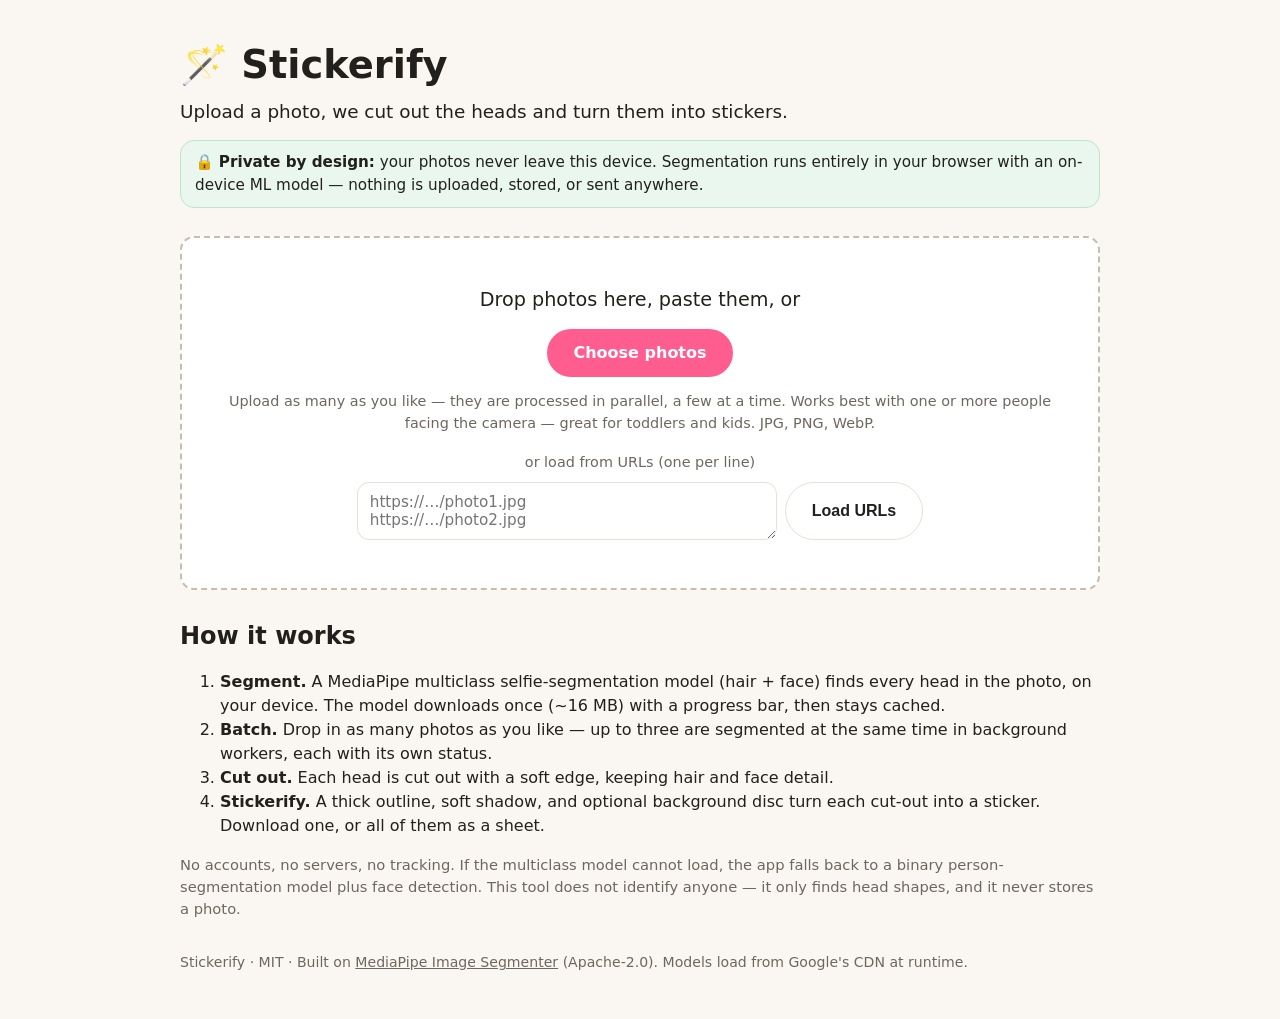
==== index.html @ e99f9a61 "Batch processing: model download progress + multi-photo worker pool" ====
<!DOCTYPE html>
<html lang="en">
<head>
<meta charset="utf-8">
<meta name="viewport" content="width=device-width, initial-scale=1">
<title>Stickerify — turn heads into stickers</title>
<link rel="stylesheet" href="styles.css">
</head>
<body>
<header>
  <h1>🪄 Stickerify</h1>
  <p class="tagline">Upload a photo, we cut out the heads and turn them into stickers.</p>
  <p class="privacy">🔒 <strong>Private by design:</strong> your photos never leave this device.
  Segmentation runs entirely in your browser with an on-device ML model — nothing is
  uploaded, stored, or sent anywhere.</p>
</header>

<main>
  <section id="drop-zone" tabindex="0" aria-label="Upload photos">
    <p class="big">Drop photos here, paste them, or</p>
    <label class="upload-btn" for="file-input">Choose photos</label>
    <input id="file-input" type="file" accept="image/*" multiple hidden>
    <p class="hint">Upload as many as you like — they are processed in parallel, a few at
    a time. Works best with one or more people facing the camera — great for
    toddlers and kids. JPG, PNG, WebP.</p>
    <p class="or">or load from URLs (one per line)</p>
    <div class="url-row">
      <textarea id="url-input" rows="2" placeholder="https://…/photo1.jpg&#10;https://…/photo2.jpg" aria-label="Image URLs, one per line"></textarea>
      <button id="url-load" type="button" class="secondary">Load URLs</button>
    </div>
  </section>

  <div id="model-progress" hidden>
    <div id="model-progress-label">Downloading segmentation model…</div>
    <progress id="model-progress-bar" max="100" value="0"></progress>
    <span id="model-progress-text"></span>
  </div>

  <section id="workbench" hidden>
    <div id="status" role="status"></div>

    <fieldset class="controls">
      <legend>Sticker style (applies to all photos)</legend>
      <label>Outline width
        <input id="outline-width" type="range" min="0" max="28" value="12" step="1">
        <span id="outline-width-val">12px</span>
      </label>
      <label>Outline colour
        <input id="outline-colour" type="color" value="#ffffff">
      </label>
      <label>Background
        <select id="background">
          <option value="transparent" selected>Transparent</option>
          <option value="white-disc">White disc</option>
          <option value="pastel">Pastel disc</option>
          <option value="black-disc">Black disc</option>
        </select>
      </label>
      <label class="check"><input id="shadow" type="checkbox" checked> Drop shadow</label>
      <label class="check"><input id="smooth" type="checkbox" checked> Smooth edges</label>
    </fieldset>

    <div id="jobs"></div>

    <div class="actions">
      <button id="download-all" type="button">⬇ Download all stickers as a sheet (PNG)</button>
      <button id="new-photo" type="button" class="secondary">↺ New batch</button>
    </div>
  </section>

  <section class="how">
    <h2>How it works</h2>
    <ol>
      <li><strong>Segment.</strong> A MediaPipe multiclass selfie-segmentation model
        (hair + face) finds every head in the photo, on your device. The model
        downloads once (~16 MB) with a progress bar, then stays cached.</li>
      <li><strong>Batch.</strong> Drop in as many photos as you like — up to three
        are segmented at the same time in background workers, each with its own
        status.</li>
      <li><strong>Cut out.</strong> Each head is cut out with a soft edge, keeping
        hair and face detail.</li>
      <li><strong>Stickerify.</strong> A thick outline, soft shadow, and optional
        background disc turn each cut-out into a sticker. Download one, or all
        of them as a sheet.</li>
    </ol>
    <p class="note">No accounts, no servers, no tracking. If the multiclass model
    cannot load, the app falls back to a binary person-segmentation model plus
    face detection. This tool does not identify anyone — it only finds head
    shapes, and it never stores a photo.</p>
  </section>
</main>

<footer>
  <p>Stickerify · MIT · Built on
  <a href="https://ai.google.dev/edge/mediapipe/solutions/vision/image_segmenter">MediaPipe Image Segmenter</a>
  (Apache-2.0). Models load from Google's CDN at runtime.</p>
</footer>

<script type="module" src="app.js"></script>
</body>
</html>
---- styles.css ----
:root {
  --bg: #faf7f2;
  --ink: #22201c;
  --accent: #ff5d8f;
  --card: #ffffff;
  --line: #e8e0d5;
  --radius: 14px;
}

* { box-sizing: border-box; }
body {
  margin: 0;
  font-family: system-ui, -apple-system, "Segoe UI", sans-serif;
  background: var(--bg);
  color: var(--ink);
  line-height: 1.5;
}
header, main, footer { max-width: 960px; margin: 0 auto; padding: 0 20px; }
header { padding-top: 36px; }
h1 { font-size: 2.4rem; margin: 0; }
.tagline { font-size: 1.15rem; margin: 4px 0 12px; }
.privacy {
  background: #eaf7ee;
  border: 1px solid #bfe6c8;
  border-radius: var(--radius);
  padding: 10px 14px;
  font-size: 0.95rem;
}

#drop-zone {
  margin: 28px 0;
  padding: 48px 24px;
  text-align: center;
  border: 2px dashed #c9bda9;
  border-radius: var(--radius);
  background: var(--card);
  cursor: pointer;
}
#drop-zone.drag { border-color: var(--accent); background: #fff5f8; }
#drop-zone .big { font-size: 1.2rem; margin: 0 0 14px; }
.upload-btn, button {
  display: inline-block;
  background: var(--accent);
  color: #fff;
  border: none;
  border-radius: 999px;
  padding: 12px 26px;
  font-size: 1rem;
  font-weight: 600;
  cursor: pointer;
}
.upload-btn:hover, button:hover { filter: brightness(0.94); }
button.secondary { background: #fff; color: var(--ink); border: 1px solid var(--line); }
.hint { color: #6d675e; font-size: 0.9rem; }
.or { color: #6d675e; font-size: 0.9rem; margin: 18px 0 8px; }
.url-row { display: flex; gap: 8px; justify-content: center; flex-wrap: wrap; align-items: stretch; }
.url-row textarea {
  width: min(420px, 100%);
  padding: 10px 12px;
  border: 1px solid var(--line);
  border-radius: 12px;
  font-size: 0.95rem;
  font-family: inherit;
  resize: vertical;
}

#model-progress {
  margin: 20px 0;
  padding: 14px 18px;
  border: 1px solid var(--line);
  border-radius: var(--radius);
  background: var(--card);
}
#model-progress-label { font-weight: 600; margin-bottom: 8px; }
#model-progress progress { width: 100%; height: 12px; }
#model-progress-text { font-size: 0.9rem; color: #6d675e; }

#jobs { display: flex; flex-direction: column; gap: 18px; margin: 20px 0; }
.job {
  border: 1px solid var(--line);
  border-radius: var(--radius);
  background: var(--card);
  padding: 14px 16px;
}
.job-head { margin: 8px 0 10px; }
.job-name { font-weight: 700; word-break: break-all; }
.job-status { font-size: 0.9rem; color: #6d675e; }
.job-thumb { max-width: 220px; max-height: 160px; border-radius: 8px; border: 1px solid var(--line); }
.job-stickers {
  display: flex;
  flex-wrap: wrap;
  gap: 12px;
  min-height: 24px;
  padding: 12px;
  border: 1px solid var(--line);
  border-radius: var(--radius);
  background:
    linear-gradient(45deg, #eee 25%, transparent 25%, transparent 75%, #eee 75%),
    linear-gradient(45deg, #eee 25%, #fff 25%, #fff 75%, #eee 75%);
  background-size: 16px 16px;
  background-position: 0 0, 8px 8px;
}
.job-stickers:empty { display: none; }

.sticker { text-align: center; width: 140px; }
.sticker img { max-width: 100%; display: block; margin: 0 auto 6px; }
.sticker label { font-size: 0.85rem; display: block; }
.sticker .dl { font-size: 0.85rem; color: var(--accent); text-decoration: underline; cursor: pointer; background: none; border: none; padding: 0; }
.sticker.off { opacity: 0.35; }

#status { margin: 12px 0; font-size: 0.95rem; color: #6d675e; }

.controls {
  display: flex;
  flex-wrap: wrap;
  gap: 18px 28px;
  align-items: end;
  border: 1px solid var(--line);
  border-radius: var(--radius);
  background: var(--card);
  padding: 16px 20px;
  margin: 16px 0;
}
.controls legend { font-weight: 700; padding: 0 6px; }
.controls label { display: flex; flex-direction: column; gap: 4px; font-size: 0.9rem; }
.controls label.check { flex-direction: row; align-items: center; gap: 6px; }
.controls input[type="range"] { width: 150px; }
.controls input[type="color"] { width: 56px; height: 34px; padding: 2px; }
.controls select { padding: 6px 8px; border-radius: 8px; border: 1px solid var(--line); }

.actions { display: flex; gap: 12px; flex-wrap: wrap; margin: 8px 0 28px; }

.how { margin-bottom: 32px; }
.how h2 { margin-bottom: 6px; }
.note { color: #6d675e; font-size: 0.92rem; }
footer { padding-bottom: 32px; color: #6d675e; font-size: 0.88rem; }
footer a { color: inherit; }
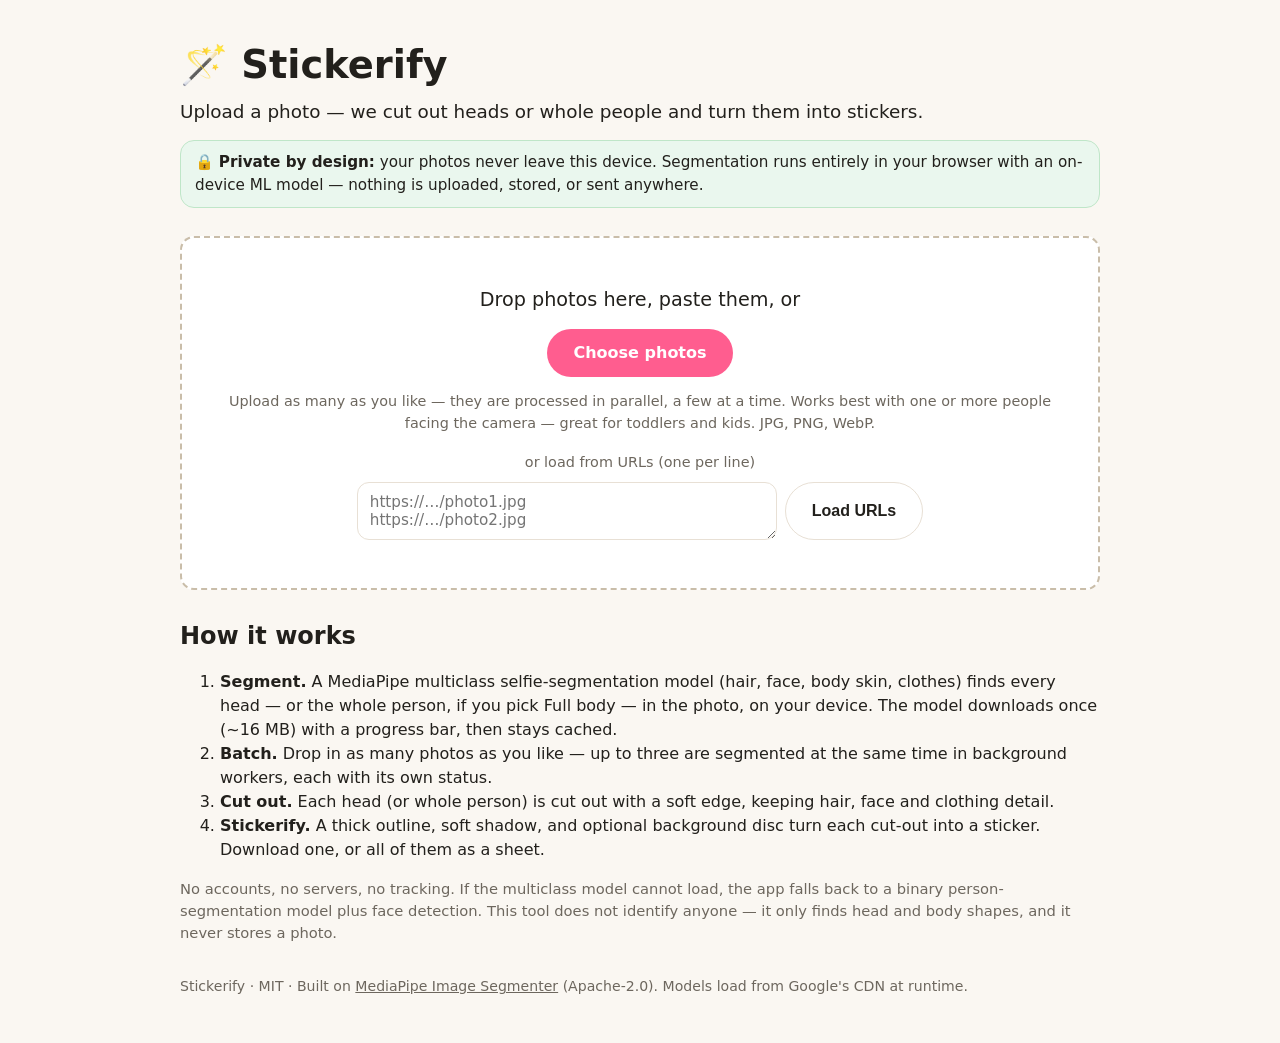
==== commit 6459576f: "Add Full body mode: group head + torso + arms + legs into whole-person stickers" ====
--- a/index.html
+++ b/index.html
@@ -9,7 +9,7 @@
 <body>
 <header>
   <h1>🪄 Stickerify</h1>
-  <p class="tagline">Upload a photo, we cut out the heads and turn them into stickers.</p>
+  <p class="tagline">Upload a photo — we cut out heads or whole people and turn them into stickers.</p>
   <p class="privacy">🔒 <strong>Private by design:</strong> your photos never leave this device.
   Segmentation runs entirely in your browser with an on-device ML model — nothing is
   uploaded, stored, or sent anywhere.</p>
@@ -38,6 +38,12 @@
 
   <section id="workbench" hidden>
     <div id="status" role="status"></div>
+
+    <fieldset class="controls">
+      <legend>What to cut out</legend>
+      <label class="check"><input type="radio" name="segment-mode" value="head" checked> Head only</label>
+      <label class="check"><input type="radio" name="segment-mode" value="full"> Full body — head, torso, arms and legs</label>
+    </fieldset>
 
     <fieldset class="controls">
       <legend>Sticker style (applies to all photos)</legend>
@@ -72,13 +78,14 @@
     <h2>How it works</h2>
     <ol>
       <li><strong>Segment.</strong> A MediaPipe multiclass selfie-segmentation model
-        (hair + face) finds every head in the photo, on your device. The model
+        (hair, face, body skin, clothes) finds every head — or the whole person,
+        if you pick Full body — in the photo, on your device. The model
         downloads once (~16 MB) with a progress bar, then stays cached.</li>
       <li><strong>Batch.</strong> Drop in as many photos as you like — up to three
         are segmented at the same time in background workers, each with its own
         status.</li>
-      <li><strong>Cut out.</strong> Each head is cut out with a soft edge, keeping
-        hair and face detail.</li>
+      <li><strong>Cut out.</strong> Each head (or whole person) is cut out with a
+        soft edge, keeping hair, face and clothing detail.</li>
       <li><strong>Stickerify.</strong> A thick outline, soft shadow, and optional
         background disc turn each cut-out into a sticker. Download one, or all
         of them as a sheet.</li>
@@ -86,7 +93,7 @@
     <p class="note">No accounts, no servers, no tracking. If the multiclass model
     cannot load, the app falls back to a binary person-segmentation model plus
     face detection. This tool does not identify anyone — it only finds head
-    shapes, and it never stores a photo.</p>
+    and body shapes, and it never stores a photo.</p>
   </section>
 </main>
 
--- a/styles.css
+++ b/styles.css
@@ -125,6 +125,7 @@
 .controls label { display: flex; flex-direction: column; gap: 4px; font-size: 0.9rem; }
 .controls label.check { flex-direction: row; align-items: center; gap: 6px; }
 .controls input[type="range"] { width: 150px; }
+.controls input[type="radio"] { width: 18px; height: 18px; accent-color: var(--accent); }
 .controls input[type="color"] { width: 56px; height: 34px; padding: 2px; }
 .controls select { padding: 6px 8px; border-radius: 8px; border: 1px solid var(--line); }
 
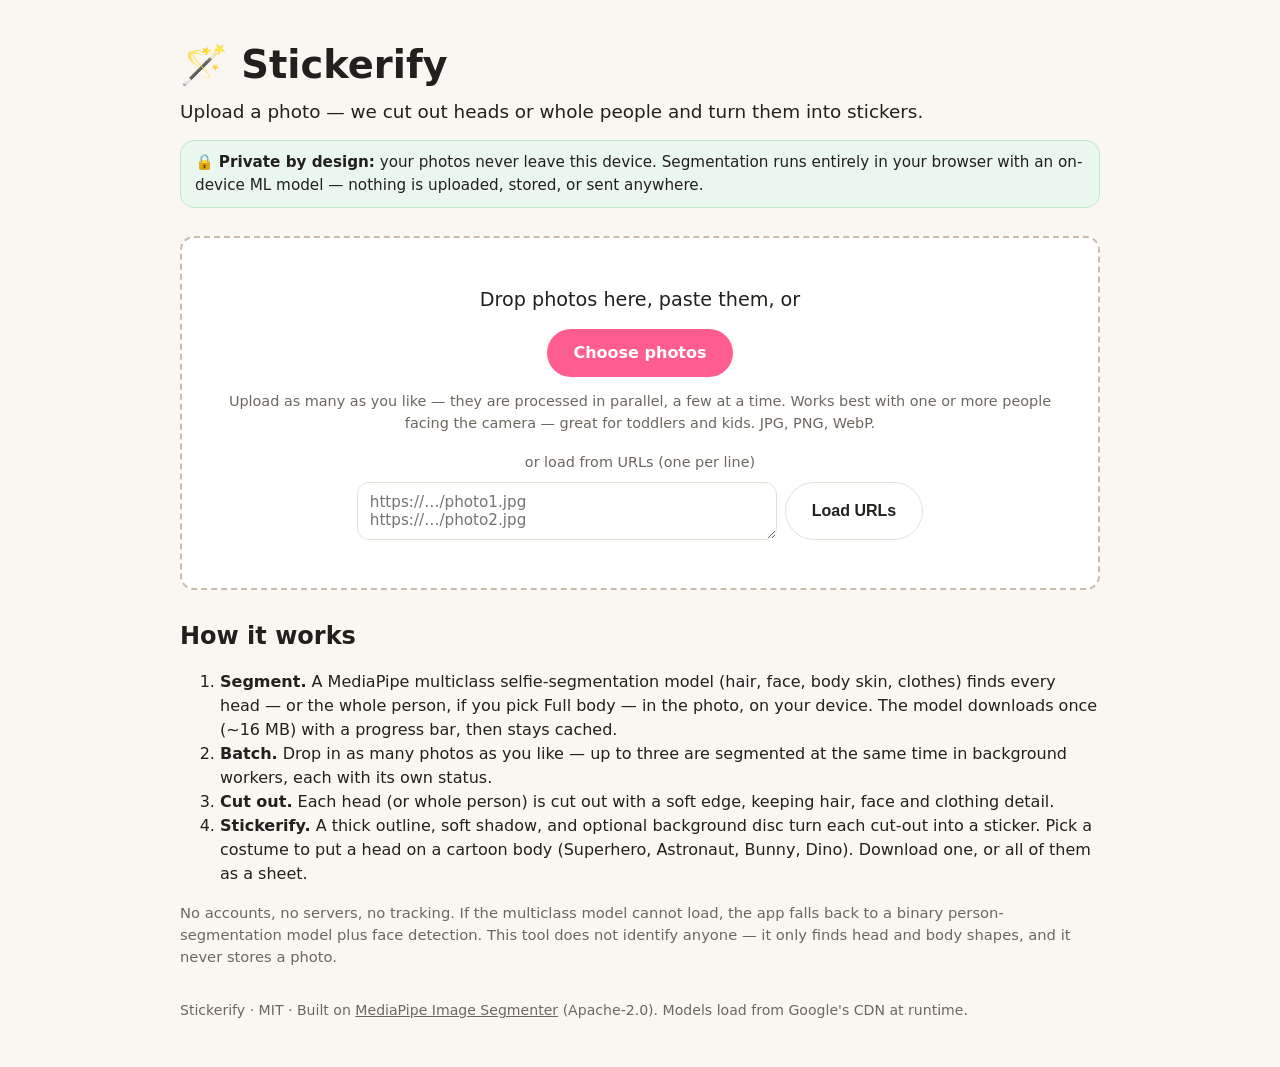
==== commit 02842990: "Add cartoon body costumes: head stickers on Superhero, Astronaut, Bunny and Dino bodies" ====
--- a/index.html
+++ b/index.html
@@ -47,6 +47,12 @@
 
     <fieldset class="controls">
       <legend>Sticker style (applies to all photos)</legend>
+      <label>Costume
+        <select id="costume">
+          <option value="none" selected>None</option>
+        </select>
+      </label>
+      <span class="hint" id="costume-hint"></span>
       <label>Outline width
         <input id="outline-width" type="range" min="0" max="28" value="12" step="1">
         <span id="outline-width-val">12px</span>
@@ -70,8 +76,21 @@
 
     <div class="actions">
       <button id="download-all" type="button">⬇ Download all stickers as a sheet (PNG)</button>
+      <button id="export-telegram" type="button">✈ Export Telegram pack (.zip)</button>
       <button id="new-photo" type="button" class="secondary">↺ New batch</button>
     </div>
+  </section>
+
+  <section id="telegram-guide" class="how" hidden>
+    <h2>Publish your pack on Telegram</h2>
+    <ol>
+      <li>Unzip <code>stickerify-telegram-pack.zip</code> — it holds one file per sticker, plus a pack icon.</li>
+      <li>In Telegram, open <a href="https://t.me/Stickers" target="_blank" rel="noopener">@Stickers</a> and send <code>/newpack</code>, then a name for your pack.</li>
+      <li>Send each sticker file as a <strong>document</strong> (📎 → File, not Photo) so Telegram doesn't compress it.</li>
+      <li>Send one emoji for each sticker when the bot asks.</li>
+      <li>Send <code>/publish</code>, choose a short link name, and share your <code>t.me/addstickers/…</code> link.</li>
+    </ol>
+    <p class="note">Packs hold up to 120 stickers. Your photos never left this device — only the sticker files you just downloaded go to Telegram, when you choose to send them.</p>
   </section>
 
   <section class="how">
@@ -87,8 +106,9 @@
       <li><strong>Cut out.</strong> Each head (or whole person) is cut out with a
         soft edge, keeping hair, face and clothing detail.</li>
       <li><strong>Stickerify.</strong> A thick outline, soft shadow, and optional
-        background disc turn each cut-out into a sticker. Download one, or all
-        of them as a sheet.</li>
+        background disc turn each cut-out into a sticker. Pick a costume to put
+        a head on a cartoon body (Superhero, Astronaut, Bunny, Dino). Download
+        one, or all of them as a sheet.</li>
     </ol>
     <p class="note">No accounts, no servers, no tracking. If the multiclass model
     cannot load, the app falls back to a binary person-segmentation model plus
--- a/styles.css
+++ b/styles.css
@@ -133,6 +133,8 @@
 
 .how { margin-bottom: 32px; }
 .how h2 { margin-bottom: 6px; }
+.how code { background: #f0e9dd; padding: 1px 6px; border-radius: 6px; font-size: 0.9em; }
+button:disabled { opacity: 0.5; cursor: default; }
 .note { color: #6d675e; font-size: 0.92rem; }
 footer { padding-bottom: 32px; color: #6d675e; font-size: 0.88rem; }
 footer a { color: inherit; }
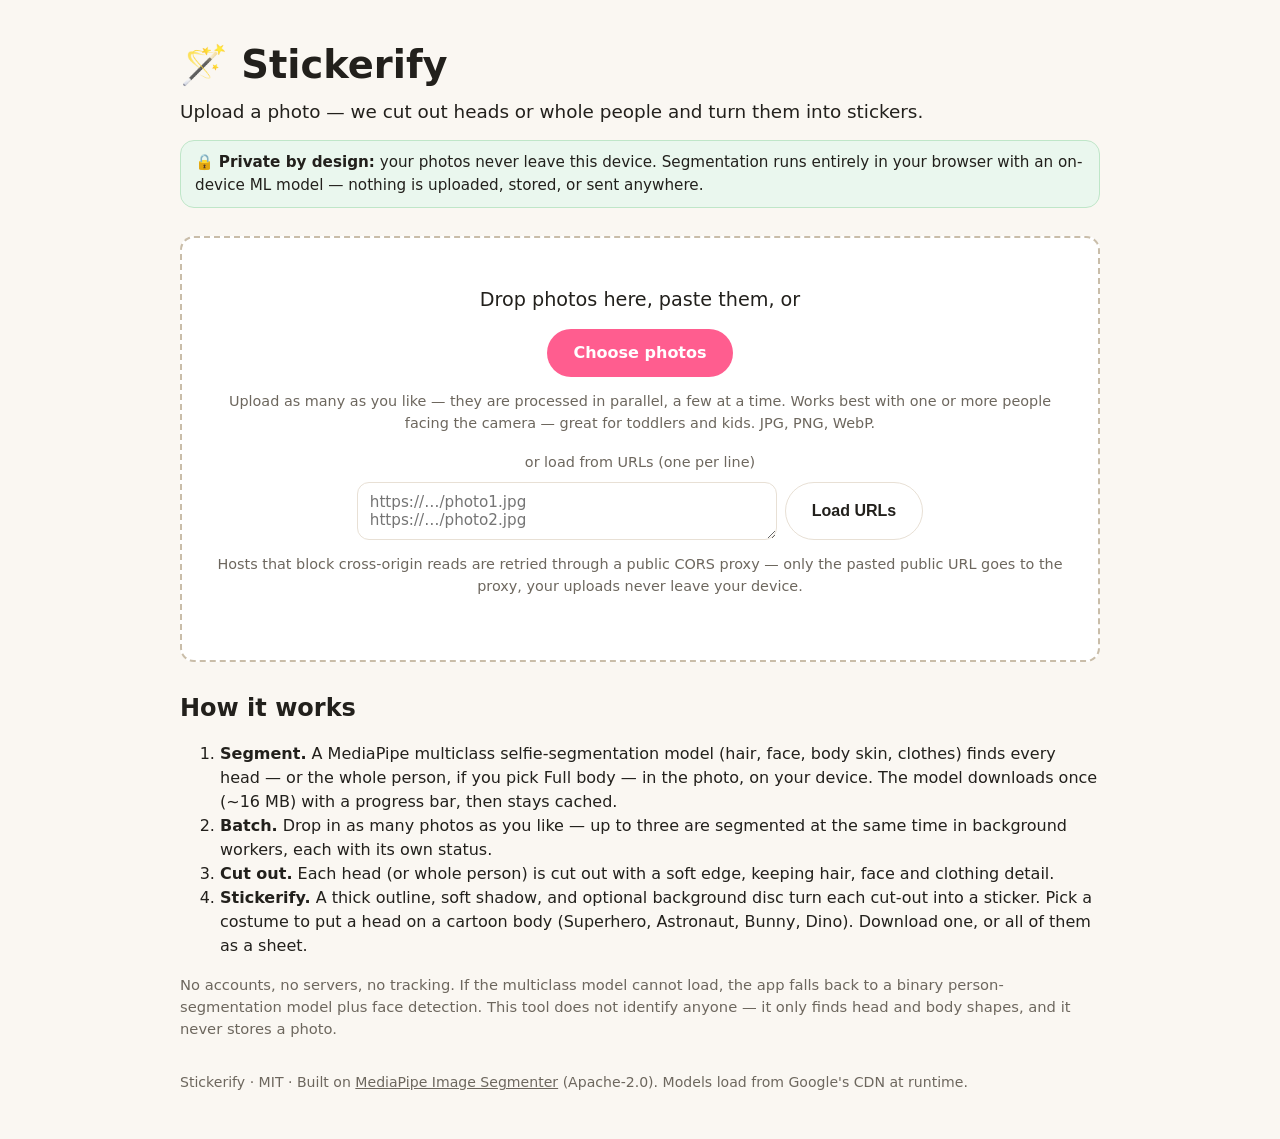
==== commit 7b81db9a: "Fix cross-origin URL loading: direct fetch, then CORS proxy fallback (AllOrigins, CodeTabs)" ====
--- a/index.html
+++ b/index.html
@@ -28,6 +28,7 @@
       <textarea id="url-input" rows="2" placeholder="https://…/photo1.jpg&#10;https://…/photo2.jpg" aria-label="Image URLs, one per line"></textarea>
       <button id="url-load" type="button" class="secondary">Load URLs</button>
     </div>
+    <p class="hint">Hosts that block cross-origin reads are retried through a public CORS proxy — only the pasted public URL goes to the proxy, your uploads never leave your device.</p>
   </section>
 
   <div id="model-progress" hidden>
@@ -70,6 +71,29 @@
       </label>
       <label class="check"><input id="shadow" type="checkbox" checked> Drop shadow</label>
       <label class="check"><input id="smooth" type="checkbox" checked> Smooth edges</label>
+    </fieldset>
+
+    <fieldset class="props" id="props-wrap">
+      <legend>Props — tap to add to every head</legend>
+      <div class="props-row" id="props-row"></div>
+      <div class="props-foot">
+        <button type="button" id="props-none" class="secondary">None</button>
+        <span class="hint" id="props-hint"></span>
+        <span class="hint">Props: <a href="https://openmoji.org" target="_blank" rel="noopener">OpenMoji</a> (CC-BY-SA 4.0), loaded live.</span>
+      </div>
+      <div class="iconify-search">
+        <input id="iconify-query" type="search" placeholder="Search more stickers… e.g. dinosaur, rocket" aria-label="Search Iconify stickers">
+        <select id="iconify-anchor" aria-label="Where the sticker sits on the head">
+          <option value="top" selected>On top</option>
+          <option value="eyes">On eyes</option>
+          <option value="ears">On ears</option>
+          <option value="side">On the side</option>
+          <option value="above">Above</option>
+        </select>
+        <button type="button" id="iconify-go" class="secondary">Search</button>
+      </div>
+      <div class="iconify-results" id="iconify-results"></div>
+      <span class="hint">Search: <a href="https://iconify.design" target="_blank" rel="noopener">Iconify</a> — 200+ open icon sets, each under its own open licence. Tap a result to add it to the props above.</span>
     </fieldset>
 
     <div id="jobs"></div>
--- a/styles.css
+++ b/styles.css
@@ -138,3 +138,38 @@
 .note { color: #6d675e; font-size: 0.92rem; }
 footer { padding-bottom: 32px; color: #6d675e; font-size: 0.88rem; }
 footer a { color: inherit; }
+
+.props {
+  border: 1px solid var(--line);
+  border-radius: var(--radius);
+  background: var(--card);
+  padding: 16px 20px;
+  margin: 16px 0;
+}
+.props legend { font-weight: 700; padding: 0 6px; }
+.props-row { display: flex; flex-wrap: wrap; gap: 6px; margin: 4px 0 10px; }
+.prop-btn {
+  width: 46px; height: 46px;
+  font-size: 26px; line-height: 1;
+  padding: 0;
+  display: grid; place-items: center;
+  border: 1px solid var(--line); border-radius: 10px;
+  background: #fff; cursor: pointer;
+}
+.prop-btn:hover { border-color: #999; }
+.prop-btn.on { border-color: #111; box-shadow: 0 0 0 2px #ffd60a; background: #fffbe6; }
+.prop-btn.loading { opacity: 0.5; }
+.prop-btn .p-img { width: 36px; height: 36px; }
+#props-wrap.disabled { opacity: 0.45; }
+#props-wrap.disabled .prop-btn { pointer-events: none; }
+.props-foot { display: flex; align-items: center; gap: 12px; flex-wrap: wrap; }
+
+.iconify-search { display: flex; gap: 8px; flex-wrap: wrap; margin: 12px 0 8px; }
+.iconify-search input[type="search"] {
+  flex: 1; min-width: 200px;
+  padding: 8px 10px; border-radius: 8px; border: 1px solid var(--line);
+  font: inherit; background: #fff;
+}
+.iconify-search select { padding: 8px; border-radius: 8px; border: 1px solid var(--line); font: inherit; background: #fff; }
+.iconify-results { display: flex; flex-wrap: wrap; gap: 6px; margin: 4px 0 8px; color: #6d675e; }
+.iconify-results .p-img { width: 36px; height: 36px; }
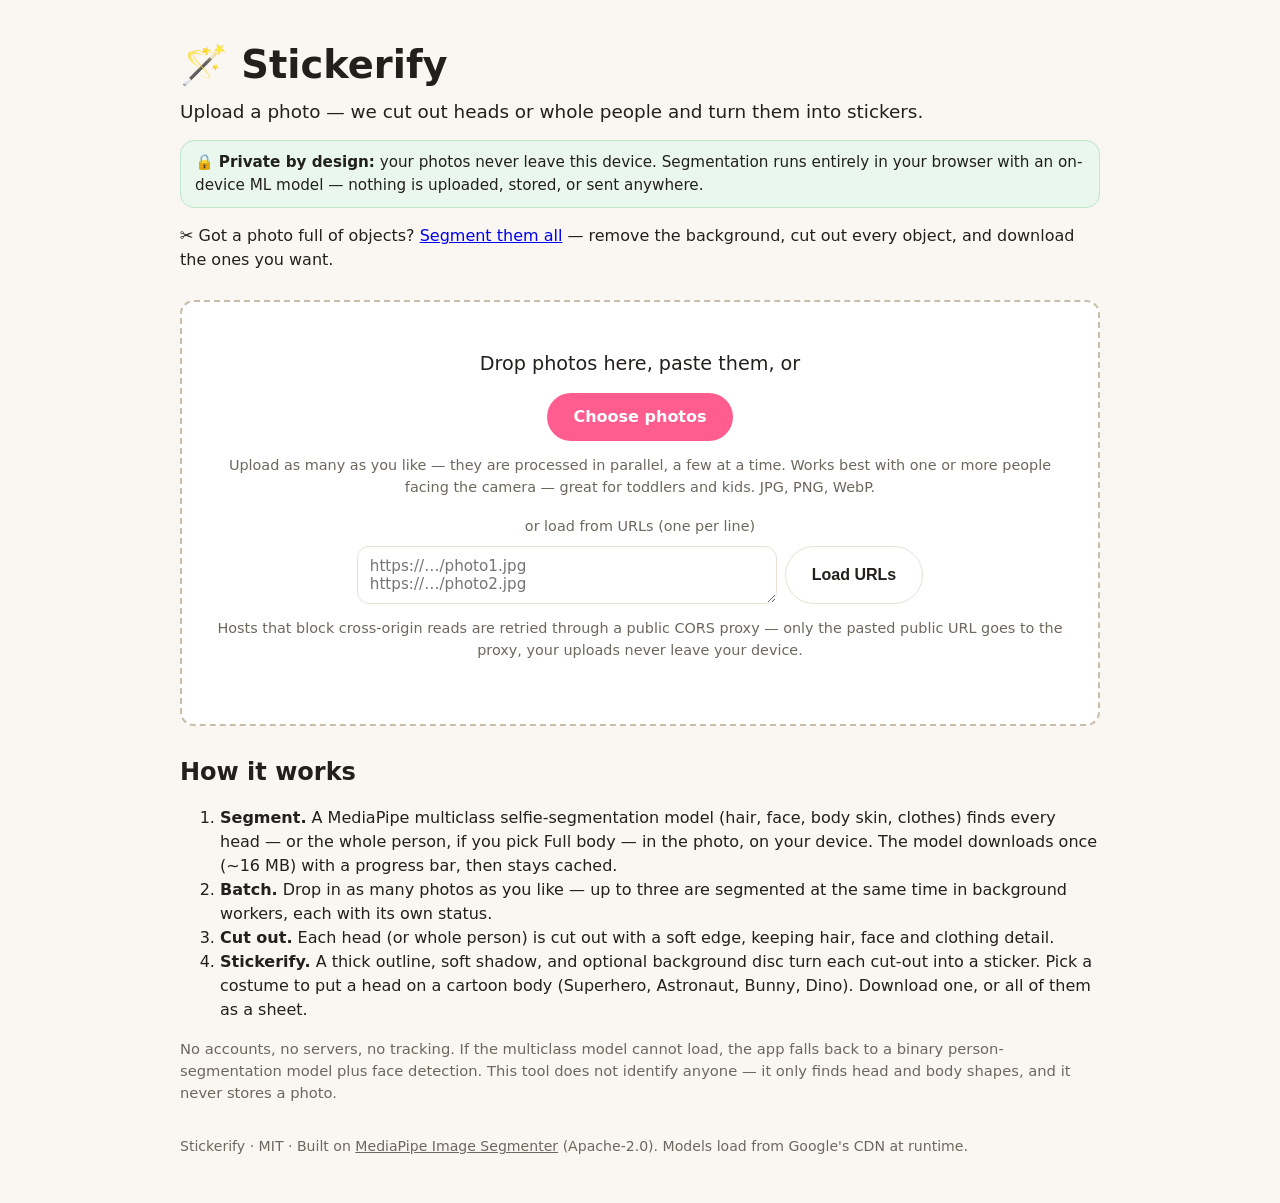
==== commit 70948f6a: "Add segment-objects page: remove background, split all objects, select + bulk download - segment.htm" ====
--- a/index.html
+++ b/index.html
@@ -13,6 +13,7 @@
   <p class="privacy">🔒 <strong>Private by design:</strong> your photos never leave this device.
   Segmentation runs entirely in your browser with an on-device ML model — nothing is
   uploaded, stored, or sent anywhere.</p>
+  <p>✂️ Got a photo full of objects? <a href="segment.html">Segment them all</a> — remove the background, cut out every object, and download the ones you want.</p>
 </header>
 
 <main>
--- a/styles.css
+++ b/styles.css
@@ -173,3 +173,46 @@
 .iconify-search select { padding: 8px; border-radius: 8px; border: 1px solid var(--line); font: inherit; background: #fff; }
 .iconify-results { display: flex; flex-wrap: wrap; gap: 6px; margin: 4px 0 8px; color: #6d675e; }
 .iconify-results .p-img { width: 36px; height: 36px; }
+
+/* Segment-objects page */
+.checker {
+  background:
+    linear-gradient(45deg, #eee 25%, transparent 25%, transparent 75%, #eee 75%),
+    linear-gradient(45deg, #eee 25%, #fff 25%, #fff 75%, #eee 75%);
+  background-size: 16px 16px;
+  background-position: 0 0, 8px 8px;
+}
+.preview-wrap {
+  border: 1px solid var(--line);
+  border-radius: var(--radius);
+  padding: 12px;
+  margin: 8px 0;
+}
+.preview-wrap canvas { display: block; max-width: 100%; max-height: 420px; margin: 0 auto; }
+.url-row input[type="url"] {
+  width: min(420px, 100%);
+  padding: 10px 12px;
+  border: 1px solid var(--line);
+  border-radius: 12px;
+  font-size: 0.95rem;
+  font-family: inherit;
+}
+#objects-grid { display: flex; flex-wrap: wrap; gap: 12px; margin: 12px 0; }
+.object-tile {
+  width: 160px;
+  border: 2px solid var(--line);
+  border-radius: var(--radius);
+  background: var(--card);
+  padding: 8px;
+  cursor: pointer;
+  text-align: center;
+}
+.object-tile.selected { border-color: var(--accent); box-shadow: 0 0 0 2px #ffd6e2; }
+.object-tile:not(.selected) { opacity: 0.45; }
+.object-thumb { border-radius: 8px; padding: 6px; min-height: 60px; display: grid; place-items: center; }
+.object-thumb canvas { max-width: 100%; max-height: 140px; display: block; }
+.object-name { display: block; font-size: 0.85rem; margin: 6px 0 4px; word-break: break-word; }
+.object-dl {
+  font-size: 0.85rem; color: var(--accent); text-decoration: underline;
+  cursor: pointer; background: none; border: none; padding: 0;
+}
